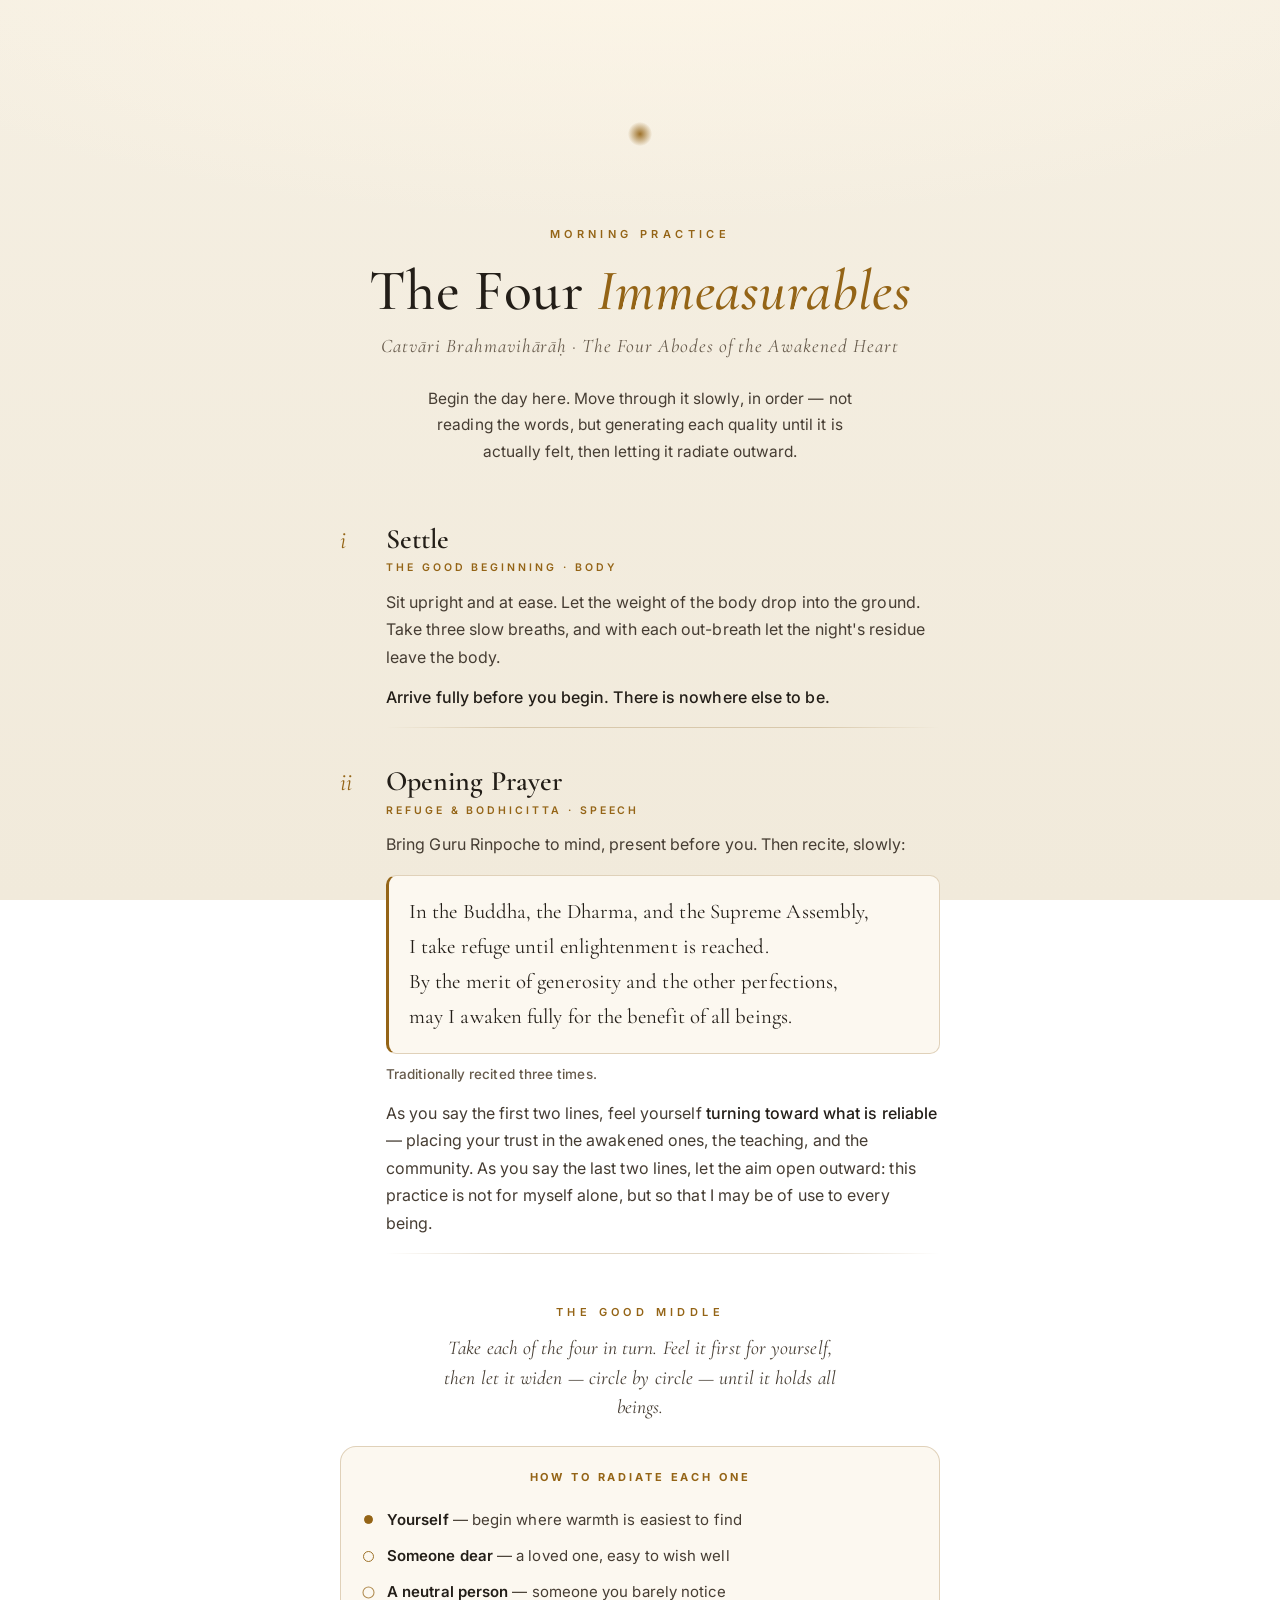
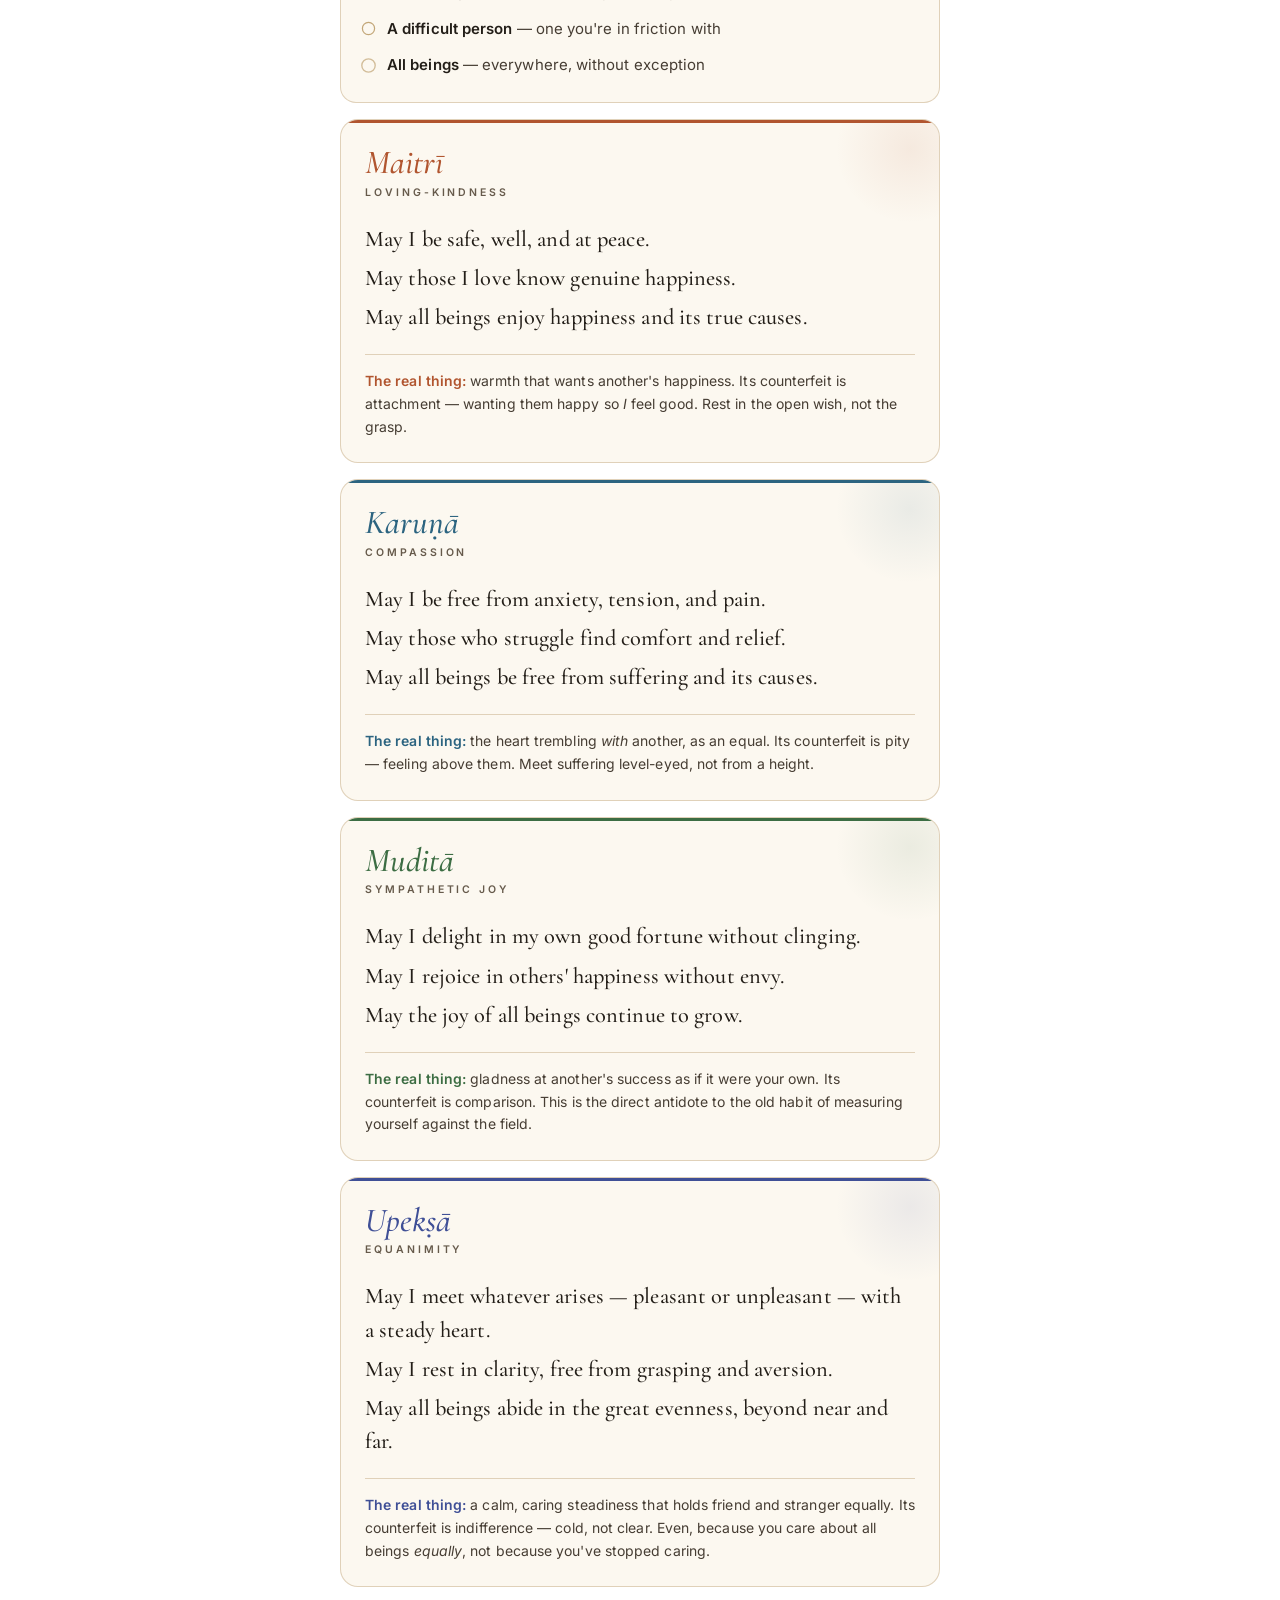
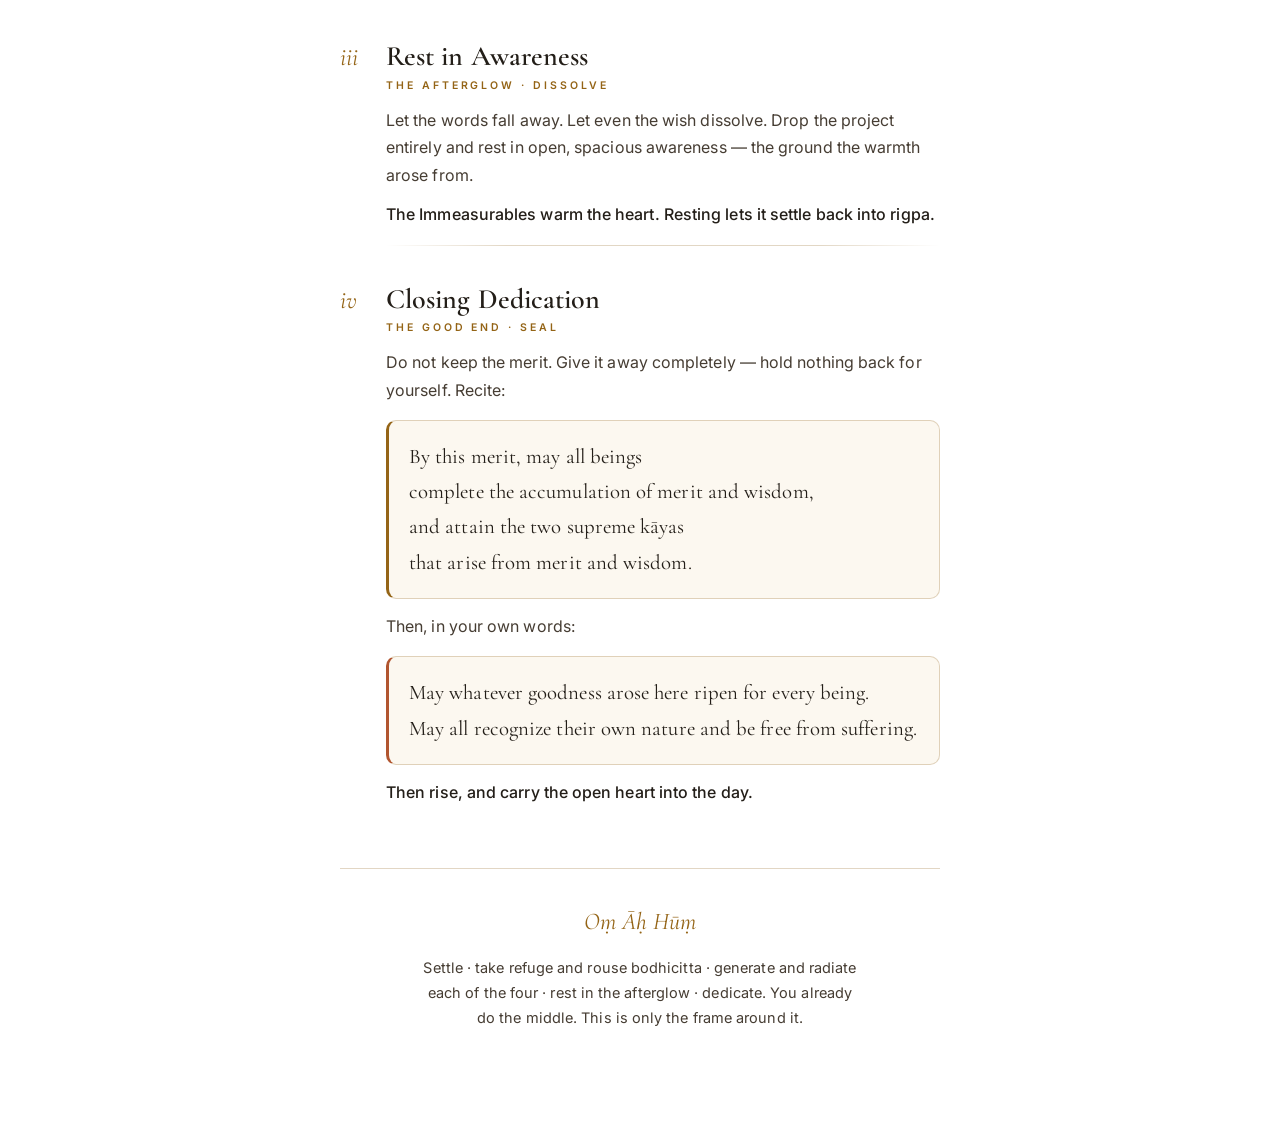
==== index.html @ 38111e1d "Four Immeasurables morning practice site Co-Authored-By: Claude Fable 5 <noreply@anthropic.com>" ====
<!DOCTYPE html>
<html lang="en">
<head>
<meta charset="UTF-8">
<meta name="viewport" content="width=device-width, initial-scale=1.0">
<title>The Four Immeasurables — Morning Practice</title>
<meta name="apple-mobile-web-app-capable" content="yes">
<meta name="mobile-web-app-capable" content="yes">
<meta name="apple-mobile-web-app-status-bar-style" content="default">
<meta name="apple-mobile-web-app-title" content="Immeasurables">
<meta name="application-name" content="Immeasurables">
<meta name="theme-color" content="#f5efe2">
<link rel="manifest" href="manifest.json">
<link rel="apple-touch-icon" href="icon-180.png">
<link rel="icon" type="image/png" sizes="192x192" href="icon-192.png">
<link rel="icon" type="image/png" sizes="512x512" href="icon-512.png">
<link rel="preconnect" href="https://fonts.googleapis.com">
<link rel="preconnect" href="https://fonts.gstatic.com" crossorigin>
<link href="https://fonts.googleapis.com/css2?family=Cormorant+Garamond:ital,wght@0,400;0,500;0,600;1,400;1,500&family=Inter:wght@400;500;600;700&display=swap" rel="stylesheet">
<style>
  :root{
    --bg:#f5efe2;
    --bg-2:#efe7d7;
    --panel:#fcf8f0;
    --panel-2:#f1e9da;
    --ink:#231e18;
    --ink-soft:#463d33;
    --ink-mute:#665a4b;
    --line:rgba(150,110,45,0.28);
    --gold:#946416;
    --maitri:#b1552f;
    --karuna:#2c6480;
    --mudita:#3c6d43;
    --upeksha:#3f4f96;
  }
  *{box-sizing:border-box;margin:0;padding:0}
  html{-webkit-text-size-adjust:100%}
  body{
    background:
      radial-gradient(120% 55% at 50% -8%, #fdf6e8 0%, rgba(253,246,232,0) 60%),
      linear-gradient(180deg, #f5efe2 0%, #f1eadb 100%);
    background-attachment:fixed;
    color:var(--ink);
    font-family:'Inter',system-ui,sans-serif;
    font-weight:400;
    line-height:1.62;
    letter-spacing:0.005em;
    padding:0 20px 90px;
    -webkit-font-smoothing:antialiased;
  }
  .wrap{max-width:600px;margin:0 auto}

  header{padding:70px 0 26px;text-align:center;position:relative}
  .ripple{width:128px;height:128px;margin:0 auto 28px;position:relative}
  .ripple span{position:absolute;inset:0;margin:auto;border:1.5px solid var(--gold);border-radius:50%;opacity:0;animation:pulse 7s ease-out infinite}
  .ripple span:nth-child(1){width:24px;height:24px;animation-delay:0s;background:radial-gradient(circle,var(--gold) 0%,rgba(148,100,22,0) 72%);border:none;opacity:.9}
  .ripple span:nth-child(2){width:58px;height:58px;animation-delay:1.4s}
  .ripple span:nth-child(3){width:92px;height:92px;animation-delay:2.8s}
  .ripple span:nth-child(4){width:128px;height:128px;animation-delay:4.2s}
  @keyframes pulse{0%{opacity:0;transform:scale(.6)}18%{opacity:.5}100%{opacity:0;transform:scale(1.05)}}

  .eyebrow{font-weight:600;font-size:11px;letter-spacing:0.4em;text-transform:uppercase;color:var(--gold);margin-bottom:18px}
  h1{font-family:'Cormorant Garamond',serif;font-weight:500;font-size:clamp(2.7rem,10vw,3.6rem);line-height:1.02;letter-spacing:0.01em;color:var(--ink)}
  h1 em{font-style:italic;color:var(--gold);font-weight:500}
  .sanskrit-sub{font-family:'Cormorant Garamond',serif;font-style:italic;font-size:1.2rem;color:var(--ink-mute);margin-top:10px;letter-spacing:0.05em}
  .intro{max-width:440px;margin:24px auto 0;font-size:15.5px;color:var(--ink-soft);line-height:1.72}

  .step{position:relative;padding:32px 0 6px}
  .step-head{display:flex;align-items:baseline;gap:14px;margin-bottom:15px}
  .num{font-family:'Cormorant Garamond',serif;font-size:1.55rem;font-style:italic;color:var(--gold);min-width:32px;line-height:1}
  .step-title{font-family:'Cormorant Garamond',serif;font-weight:600;font-size:1.75rem;line-height:1.1;color:var(--ink)}
  .step-title small{display:block;font-family:'Inter',sans-serif;font-weight:600;font-size:10.5px;letter-spacing:0.28em;text-transform:uppercase;color:var(--gold);margin-top:8px}
  .step-body{padding-left:46px;font-size:16px;color:var(--ink-soft);line-height:1.72}
  .step-body p+p{margin-top:12px}
  .step-body .cue{color:var(--ink);font-weight:500}

  .verse{margin:16px 0 4px;padding:18px 20px;background:var(--panel);border:1px solid var(--line);border-left:3px solid var(--gold);border-radius:10px;font-family:'Cormorant Garamond',serif;font-size:1.3rem;line-height:1.5;color:var(--ink)}
  .verse span{display:block;padding:2px 0}
  .recite-note{margin-top:9px;font-size:13.5px;color:var(--ink-mute);font-weight:500}

  .divider{height:1px;background:linear-gradient(90deg,rgba(148,100,22,0) 0%,var(--line) 22%,var(--line) 78%,rgba(148,100,22,0) 100%);margin:16px 0 0 46px}

  .middle-label{text-align:center;margin:44px 0 4px}
  .middle-label .eyebrow{margin-bottom:12px}
  .middle-label p{font-family:'Cormorant Garamond',serif;font-style:italic;font-size:1.22rem;color:var(--ink-soft);max-width:420px;margin:0 auto;line-height:1.5}

  .radiate{background:var(--panel);border:1px solid var(--line);border-radius:16px;padding:22px 22px 20px;margin:24px 0 10px}
  .radiate h3{font-weight:700;font-size:11px;letter-spacing:0.26em;text-transform:uppercase;color:var(--gold);margin-bottom:16px;text-align:center}
  .rings{display:flex;flex-direction:column;gap:2px}
  .ring{display:flex;align-items:center;gap:13px;font-size:15px;color:var(--ink-soft);padding:5px 0}
  .ring .dot{flex:none;width:11px;height:11px;border-radius:50%;border:1.5px solid var(--gold)}
  .ring:nth-child(1) .dot{background:var(--gold);width:9px;height:9px;margin:0 1px}
  .ring:nth-child(2) .dot{opacity:.9}
  .ring:nth-child(3) .dot{opacity:.72;transform:scale(1.1)}
  .ring:nth-child(4) .dot{opacity:.55;transform:scale(1.22)}
  .ring:nth-child(5) .dot{opacity:.4;transform:scale(1.34)}
  .ring b{color:var(--ink);font-weight:600}

  .card{background:var(--panel);border:1px solid var(--line);border-radius:18px;padding:26px 24px 24px;margin:16px 0;position:relative;overflow:hidden}
  .card::before{content:"";position:absolute;top:0;left:0;right:0;height:3px;background:var(--accent)}
  .card-glow{position:absolute;top:-46px;right:-46px;width:150px;height:150px;border-radius:50%;background:radial-gradient(circle,var(--accent) 0%,transparent 70%);opacity:.09;pointer-events:none}
  .card .sk{font-family:'Cormorant Garamond',serif;font-style:italic;font-weight:500;font-size:2.1rem;line-height:1;color:var(--accent);margin-bottom:4px}
  .card .en{font-weight:600;font-size:10.5px;letter-spacing:0.28em;text-transform:uppercase;color:var(--ink-mute);margin-bottom:18px}
  .aspiration{font-family:'Cormorant Garamond',serif;font-weight:500;font-size:1.4rem;line-height:1.48;color:var(--ink);letter-spacing:0.005em}
  .aspiration span{display:block;padding:3px 0}
  .essence{margin-top:18px;padding-top:15px;border-top:1px solid var(--line);font-size:14px;line-height:1.62;color:var(--ink-soft)}
  .essence b{color:var(--accent);font-weight:600}

  .closing{text-align:center;margin-top:56px;padding-top:34px;border-top:1px solid var(--line)}
  .closing .om{font-family:'Cormorant Garamond',serif;font-style:italic;font-size:1.5rem;color:var(--gold);margin-bottom:14px}
  .closing p{font-size:14.5px;color:var(--ink-soft);max-width:440px;margin:0 auto;line-height:1.72}

  @media (max-width:420px){.step-body,.divider{padding-left:0;margin-left:0}}
  @media (prefers-reduced-motion:reduce){.ripple span{animation:none;opacity:.4}.ripple span:nth-child(1){opacity:.9}}
</style>
</head>
<body>
<div class="wrap">

  <header>
    <div class="ripple" aria-hidden="true"><span></span><span></span><span></span><span></span></div>
    <div class="eyebrow">Morning Practice</div>
    <h1>The Four <em>Immeasurables</em></h1>
    <div class="sanskrit-sub">Catvāri Brahmavihārāḥ · The Four Abodes of the Awakened Heart</div>
    <p class="intro">Begin the day here. Move through it slowly, in order — not reading the words, but generating each quality until it is actually felt, then letting it radiate outward.</p>
  </header>

  <section class="step">
    <div class="step-head"><div class="num">i</div><div class="step-title">Settle<small>The Good Beginning · Body</small></div></div>
    <div class="step-body">
      <p>Sit upright and at ease. Let the weight of the body drop into the ground. Take three slow breaths, and with each out-breath let the night's residue leave the body.</p>
      <p class="cue">Arrive fully before you begin. There is nowhere else to be.</p>
    </div>
    <div class="divider"></div>
  </section>

  <section class="step">
    <div class="step-head"><div class="num">ii</div><div class="step-title">Opening Prayer<small>Refuge &amp; Bodhicitta · Speech</small></div></div>
    <div class="step-body">
      <p>Bring Guru Rinpoche to mind, present before you. Then recite, slowly:</p>
      <div class="verse">
        <span>In the Buddha, the Dharma, and the Supreme Assembly,</span>
        <span>I take refuge until enlightenment is reached.</span>
        <span>By the merit of generosity and the other perfections,</span>
        <span>may I awaken fully for the benefit of all beings.</span>
      </div>
      <p class="recite-note">Traditionally recited three times.</p>
      <p style="margin-top:14px">As you say the first two lines, feel yourself <span class="cue">turning toward what is reliable</span> — placing your trust in the awakened ones, the teaching, and the community. As you say the last two lines, let the aim open outward: this practice is not for myself alone, but so that I may be of use to every being.</p>
    </div>
    <div class="divider"></div>
  </section>

  <div class="middle-label">
    <div class="eyebrow">The Good Middle</div>
    <p>Take each of the four in turn. Feel it first for yourself, then let it widen — circle by circle — until it holds all beings.</p>
  </div>

  <div class="radiate">
    <h3>How to Radiate Each One</h3>
    <div class="rings">
      <div class="ring"><span class="dot"></span><span><b>Yourself</b> — begin where warmth is easiest to find</span></div>
      <div class="ring"><span class="dot"></span><span><b>Someone dear</b> — a loved one, easy to wish well</span></div>
      <div class="ring"><span class="dot"></span><span><b>A neutral person</b> — someone you barely notice</span></div>
      <div class="ring"><span class="dot"></span><span><b>A difficult person</b> — one you're in friction with</span></div>
      <div class="ring"><span class="dot"></span><span><b>All beings</b> — everywhere, without exception</span></div>
    </div>
  </div>

  <div class="card" style="--accent:var(--maitri)">
    <div class="card-glow"></div>
    <div class="sk">Maitrī</div><div class="en">Loving-Kindness</div>
    <div class="aspiration">
      <span>May I be safe, well, and at peace.</span>
      <span>May those I love know genuine happiness.</span>
      <span>May all beings enjoy happiness and its true causes.</span>
    </div>
    <div class="essence"><b>The real thing:</b> warmth that wants another's happiness. Its counterfeit is attachment — wanting them happy so <i>I</i> feel good. Rest in the open wish, not the grasp.</div>
  </div>

  <div class="card" style="--accent:var(--karuna)">
    <div class="card-glow"></div>
    <div class="sk">Karuṇā</div><div class="en">Compassion</div>
    <div class="aspiration">
      <span>May I be free from anxiety, tension, and pain.</span>
      <span>May those who struggle find comfort and relief.</span>
      <span>May all beings be free from suffering and its causes.</span>
    </div>
    <div class="essence"><b>The real thing:</b> the heart trembling <i>with</i> another, as an equal. Its counterfeit is pity — feeling above them. Meet suffering level-eyed, not from a height.</div>
  </div>

  <div class="card" style="--accent:var(--mudita)">
    <div class="card-glow"></div>
    <div class="sk">Muditā</div><div class="en">Sympathetic Joy</div>
    <div class="aspiration">
      <span>May I delight in my own good fortune without clinging.</span>
      <span>May I rejoice in others' happiness without envy.</span>
      <span>May the joy of all beings continue to grow.</span>
    </div>
    <div class="essence"><b>The real thing:</b> gladness at another's success as if it were your own. Its counterfeit is comparison. This is the direct antidote to the old habit of measuring yourself against the field.</div>
  </div>

  <div class="card" style="--accent:var(--upeksha)">
    <div class="card-glow"></div>
    <div class="sk">Upekṣā</div><div class="en">Equanimity</div>
    <div class="aspiration">
      <span>May I meet whatever arises — pleasant or unpleasant — with a steady heart.</span>
      <span>May I rest in clarity, free from grasping and aversion.</span>
      <span>May all beings abide in the great evenness, beyond near and far.</span>
    </div>
    <div class="essence"><b>The real thing:</b> a calm, caring steadiness that holds friend and stranger equally. Its counterfeit is indifference — cold, not clear. Even, because you care about all beings <i>equally</i>, not because you've stopped caring.</div>
  </div>

  <section class="step" style="margin-top:22px">
    <div class="step-head"><div class="num">iii</div><div class="step-title">Rest in Awareness<small>The Afterglow · Dissolve</small></div></div>
    <div class="step-body">
      <p>Let the words fall away. Let even the wish dissolve. Drop the project entirely and rest in open, spacious awareness — the ground the warmth arose from.</p>
      <p class="cue">The Immeasurables warm the heart. Resting lets it settle back into rigpa.</p>
    </div>
    <div class="divider"></div>
  </section>

  <section class="step">
    <div class="step-head"><div class="num">iv</div><div class="step-title">Closing Dedication<small>The Good End · Seal</small></div></div>
    <div class="step-body">
      <p>Do not keep the merit. Give it away completely — hold nothing back for yourself. Recite:</p>
      <div class="verse">
        <span>By this merit, may all beings</span>
        <span>complete the accumulation of merit and wisdom,</span>
        <span>and attain the two supreme kāyas</span>
        <span>that arise from merit and wisdom.</span>
      </div>
      <p style="margin-top:14px">Then, in your own words:</p>
      <div class="verse" style="border-left-color:var(--maitri)">
        <span>May whatever goodness arose here ripen for every being.</span>
        <span>May all recognize their own nature and be free from suffering.</span>
      </div>
      <p style="margin-top:14px" class="cue">Then rise, and carry the open heart into the day.</p>
    </div>
  </section>

  <div class="closing">
    <div class="om">Oṃ Āḥ Hūṃ</div>
    <p>Settle · take refuge and rouse bodhicitta · generate and radiate each of the four · rest in the afterglow · dedicate. You already do the middle. This is only the frame around it.</p>
  </div>

</div>
</body>
</html>
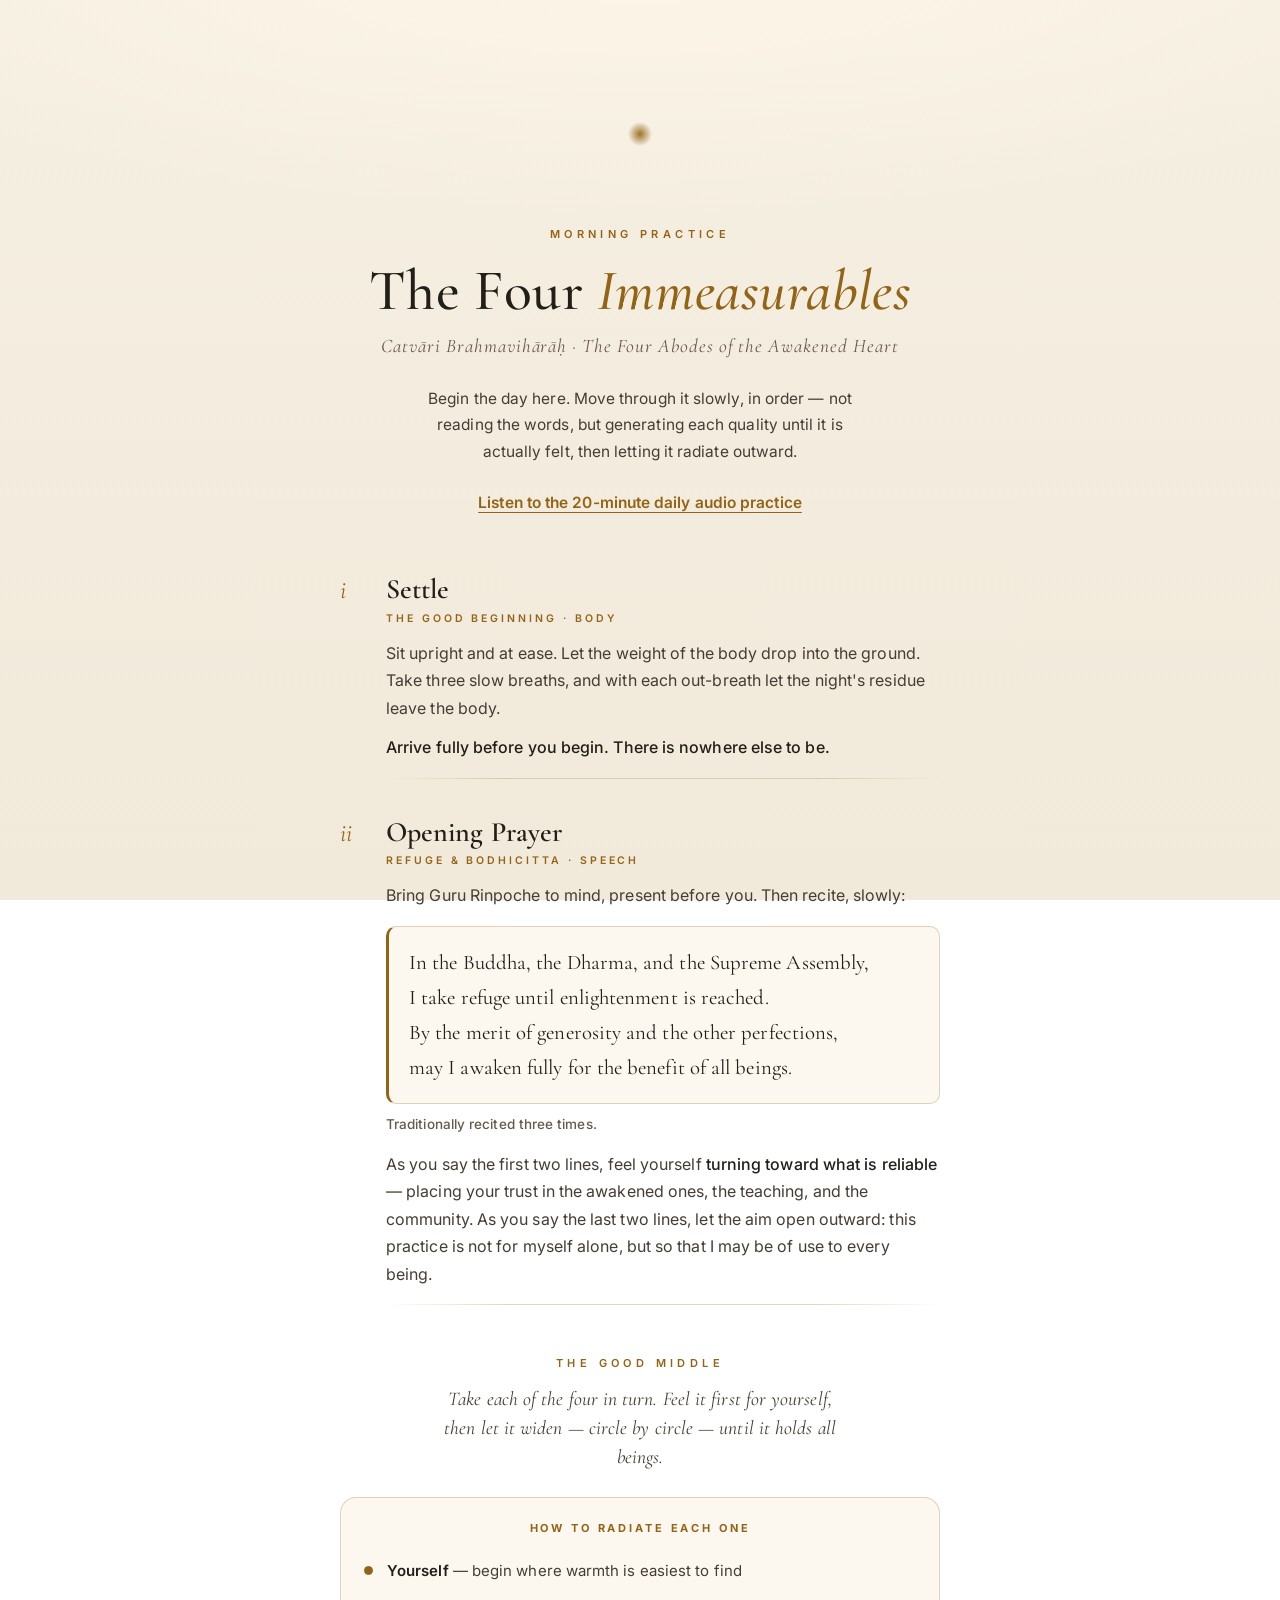
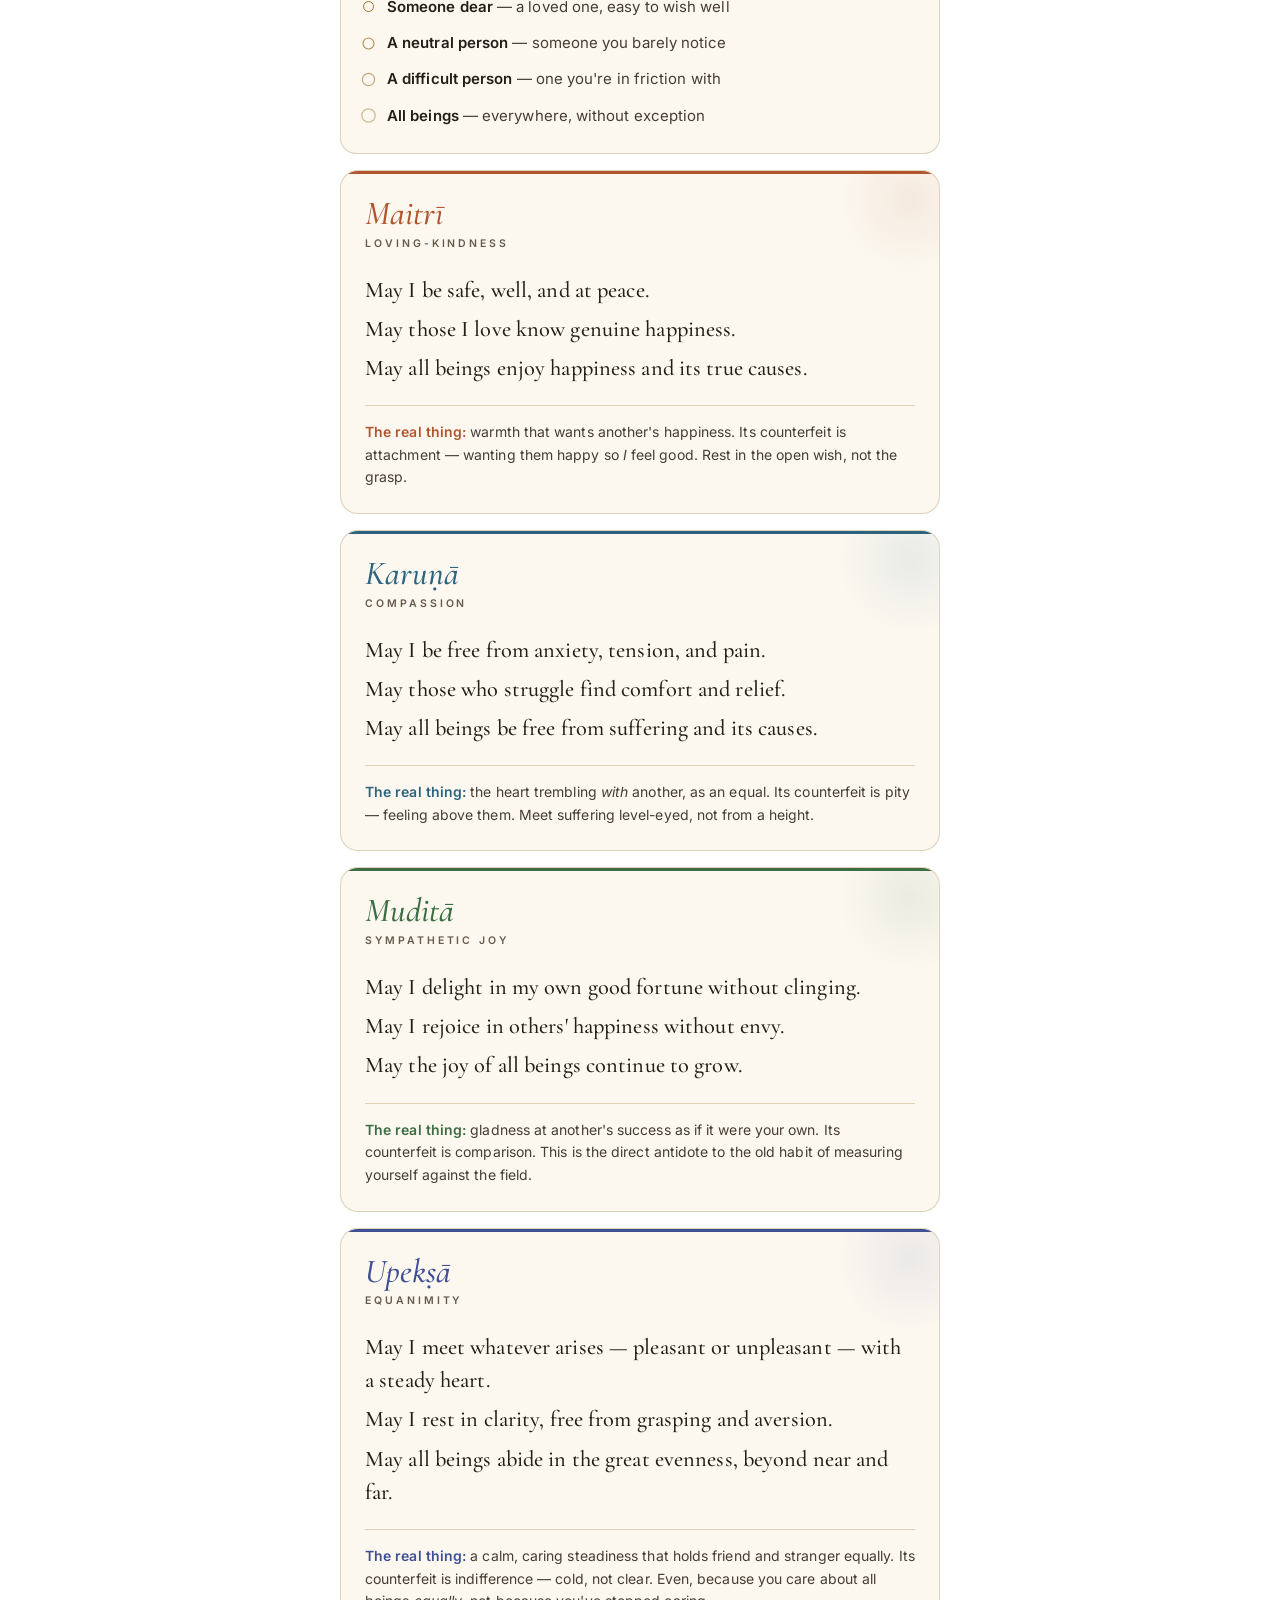
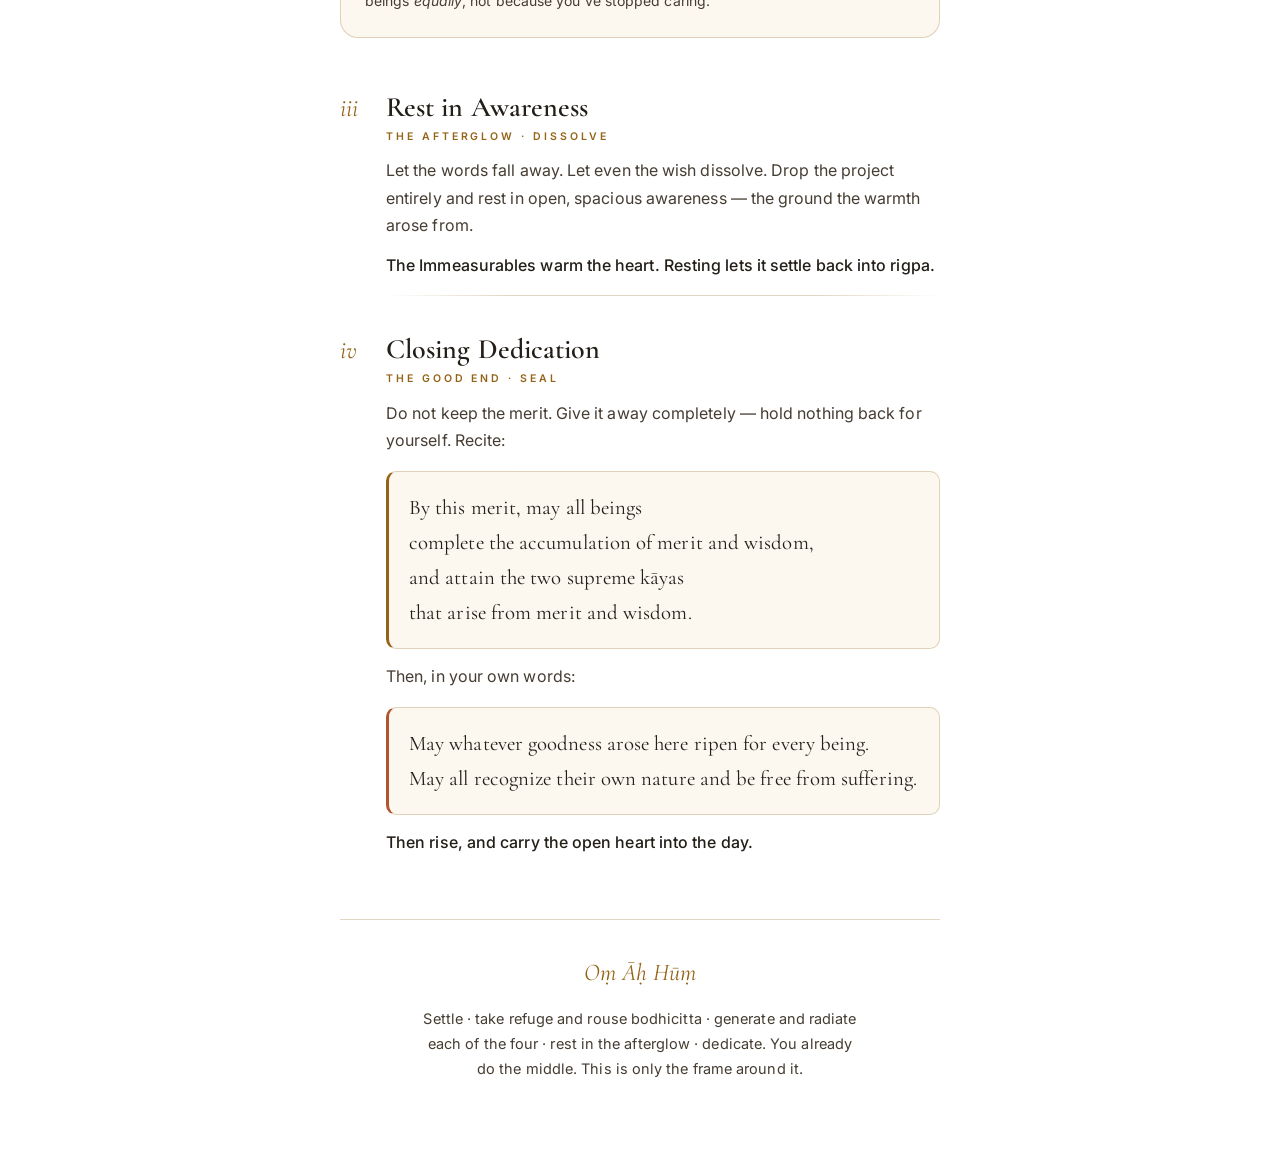
==== commit 9a00029e: "Publish daily Four Immeasurables audio practice" ====
--- a/index.html
+++ b/index.html
@@ -123,6 +123,7 @@
     <h1>The Four <em>Immeasurables</em></h1>
     <div class="sanskrit-sub">Catvāri Brahmavihārāḥ · The Four Abodes of the Awakened Heart</div>
     <p class="intro">Begin the day here. Move through it slowly, in order — not reading the words, but generating each quality until it is actually felt, then letting it radiate outward.</p>
+    <p class="intro"><a href="daily-practice/" style="color:var(--gold);font-weight:600;text-underline-offset:4px">Listen to the 20-minute daily audio practice</a></p>
   </header>
 
   <section class="step">
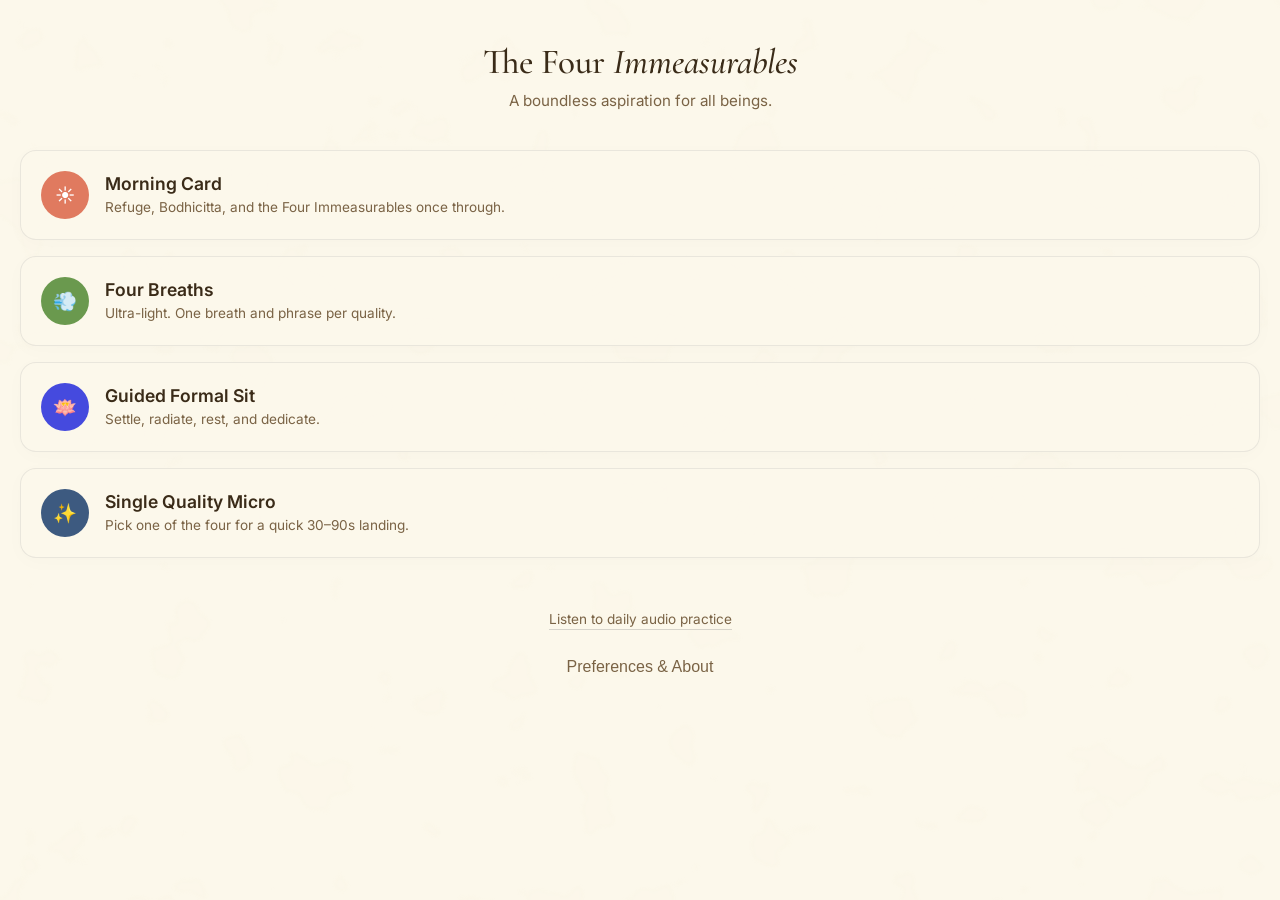
==== commit d3dab57f: "feat: interactive Four Immeasurables daily PWA Rebuild the root site into a gesture-friendly one-scr" ====
--- a/index.html
+++ b/index.html
@@ -1,249 +1,141 @@
 <!DOCTYPE html>
 <html lang="en">
 <head>
-<meta charset="UTF-8">
-<meta name="viewport" content="width=device-width, initial-scale=1.0">
-<title>The Four Immeasurables — Morning Practice</title>
-<meta name="apple-mobile-web-app-capable" content="yes">
-<meta name="mobile-web-app-capable" content="yes">
-<meta name="apple-mobile-web-app-status-bar-style" content="default">
-<meta name="apple-mobile-web-app-title" content="Immeasurables">
-<meta name="application-name" content="Immeasurables">
-<meta name="theme-color" content="#f5efe2">
-<link rel="manifest" href="manifest.json">
-<link rel="apple-touch-icon" href="icon-180.png">
-<link rel="icon" type="image/png" sizes="192x192" href="icon-192.png">
-<link rel="icon" type="image/png" sizes="512x512" href="icon-512.png">
-<link rel="preconnect" href="https://fonts.googleapis.com">
-<link rel="preconnect" href="https://fonts.gstatic.com" crossorigin>
-<link href="https://fonts.googleapis.com/css2?family=Cormorant+Garamond:ital,wght@0,400;0,500;0,600;1,400;1,500&family=Inter:wght@400;500;600;700&display=swap" rel="stylesheet">
-<style>
-  :root{
-    --bg:#f5efe2;
-    --bg-2:#efe7d7;
-    --panel:#fcf8f0;
-    --panel-2:#f1e9da;
-    --ink:#231e18;
-    --ink-soft:#463d33;
-    --ink-mute:#665a4b;
-    --line:rgba(150,110,45,0.28);
-    --gold:#946416;
-    --maitri:#b1552f;
-    --karuna:#2c6480;
-    --mudita:#3c6d43;
-    --upeksha:#3f4f96;
-  }
-  *{box-sizing:border-box;margin:0;padding:0}
-  html{-webkit-text-size-adjust:100%}
-  body{
-    background:
-      radial-gradient(120% 55% at 50% -8%, #fdf6e8 0%, rgba(253,246,232,0) 60%),
-      linear-gradient(180deg, #f5efe2 0%, #f1eadb 100%);
-    background-attachment:fixed;
-    color:var(--ink);
-    font-family:'Inter',system-ui,sans-serif;
-    font-weight:400;
-    line-height:1.62;
-    letter-spacing:0.005em;
-    padding:0 20px 90px;
-    -webkit-font-smoothing:antialiased;
-  }
-  .wrap{max-width:600px;margin:0 auto}
+  <meta charset="UTF-8">
+  <meta name="viewport" content="width=device-width, initial-scale=1.0, maximum-scale=1.0, user-scalable=no, viewport-fit=cover">
+  <title>Four Immeasurables Practice</title>
+  
+  <meta name="apple-mobile-web-app-capable" content="yes">
+  <meta name="mobile-web-app-capable" content="yes">
+  <meta name="apple-mobile-web-app-status-bar-style" content="black-translucent">
+  <meta name="apple-mobile-web-app-title" content="Immeasurables">
+  <meta name="application-name" content="Immeasurables">
+  <meta name="theme-color" content="#fcf8eb">
+  
+  <link rel="manifest" href="manifest.json">
+  <link rel="apple-touch-icon" href="icon-180.png">
+  <link rel="icon" type="image/png" sizes="192x192" href="icon-192.png">
+  <link rel="icon" type="image/png" sizes="512x512" href="icon-512.png">
+  
+  <link rel="preconnect" href="https://fonts.googleapis.com">
+  <link rel="preconnect" href="https://fonts.gstatic.com" crossorigin>
+  <link href="https://fonts.googleapis.com/css2?family=Cormorant+Garamond:ital,wght@0,400;0,500;0,600;1,400;1,500&family=Inter:wght@400;500;600;700&display=swap" rel="stylesheet">
+  
+  <link rel="stylesheet" href="css/app.css">
+</head>
+<body class="theme-midday">
+  <div class="bg-layer bg-dust"></div>
+  
+  <div id="app">
+    <!-- Home Screen -->
+    <div id="screen-home" class="screen active">
+      <header>
+        <h1>The Four <em>Immeasurables</em></h1>
+        <p>A boundless aspiration for all beings.</p>
+      </header>
+      
+      <div class="modes-grid">
+        <div class="mode-card" id="btn-morning">
+          <div class="mode-icon" style="background: var(--color-lk)">☀️</div>
+          <div class="mode-text">
+            <h2>Morning Card</h2>
+            <p>Refuge, Bodhicitta, and the Four Immeasurables once through.</p>
+          </div>
+        </div>
+        
+        <div class="mode-card" id="btn-breaths">
+          <div class="mode-icon" style="background: var(--color-joy)">💨</div>
+          <div class="mode-text">
+            <h2>Four Breaths</h2>
+            <p>Ultra-light. One breath and phrase per quality.</p>
+          </div>
+        </div>
+        
+        <div class="mode-card" id="btn-formal">
+          <div class="mode-icon" style="background: var(--color-equanimity)">🪷</div>
+          <div class="mode-text">
+            <h2>Guided Formal Sit</h2>
+            <p>Settle, radiate, rest, and dedicate.</p>
+          </div>
+        </div>
+        
+        <div class="mode-card" id="btn-micro">
+          <div class="mode-icon" style="background: var(--color-compassion)">✨</div>
+          <div class="mode-text">
+            <h2>Single Quality Micro</h2>
+            <p>Pick one of the four for a quick 30–90s landing.</p>
+          </div>
+        </div>
+      </div>
+      
+      <div class="footer-links">
+        <a href="daily-practice/" target="_self">Listen to daily audio practice</a>
+        <br><br>
+        <button id="btn-settings" class="settings-btn">Preferences & About</button>
+      </div>
+    </div>
+    
+    <!-- Micro Menu Screen -->
+    <div id="screen-micro-menu" class="screen">
+      <div class="nav-top">
+        <button class="btn-back">← Back</button>
+      </div>
+      <div class="practice-content" style="justify-content: flex-start; padding-top: 40px;">
+        <h2 style="font-family: var(--font-serif); font-size: 2rem; margin-bottom: 30px;">Select Quality</h2>
+        <div class="micro-menu">
+          <button class="micro-btn micro-lk" data-quality="lk">Loving-Kindness</button>
+          <button class="micro-btn micro-compassion" data-quality="compassion">Compassion</button>
+          <button class="micro-btn micro-joy" data-quality="joy">Empathetic Joy</button>
+          <button class="micro-btn micro-equanimity" data-quality="equanimity">Equanimity</button>
+        </div>
+      </div>
+    </div>
 
-  header{padding:70px 0 26px;text-align:center;position:relative}
-  .ripple{width:128px;height:128px;margin:0 auto 28px;position:relative}
-  .ripple span{position:absolute;inset:0;margin:auto;border:1.5px solid var(--gold);border-radius:50%;opacity:0;animation:pulse 7s ease-out infinite}
-  .ripple span:nth-child(1){width:24px;height:24px;animation-delay:0s;background:radial-gradient(circle,var(--gold) 0%,rgba(148,100,22,0) 72%);border:none;opacity:.9}
-  .ripple span:nth-child(2){width:58px;height:58px;animation-delay:1.4s}
-  .ripple span:nth-child(3){width:92px;height:92px;animation-delay:2.8s}
-  .ripple span:nth-child(4){width:128px;height:128px;animation-delay:4.2s}
-  @keyframes pulse{0%{opacity:0;transform:scale(.6)}18%{opacity:.5}100%{opacity:0;transform:scale(1.05)}}
-
-  .eyebrow{font-weight:600;font-size:11px;letter-spacing:0.4em;text-transform:uppercase;color:var(--gold);margin-bottom:18px}
-  h1{font-family:'Cormorant Garamond',serif;font-weight:500;font-size:clamp(2.7rem,10vw,3.6rem);line-height:1.02;letter-spacing:0.01em;color:var(--ink)}
-  h1 em{font-style:italic;color:var(--gold);font-weight:500}
-  .sanskrit-sub{font-family:'Cormorant Garamond',serif;font-style:italic;font-size:1.2rem;color:var(--ink-mute);margin-top:10px;letter-spacing:0.05em}
-  .intro{max-width:440px;margin:24px auto 0;font-size:15.5px;color:var(--ink-soft);line-height:1.72}
-
-  .step{position:relative;padding:32px 0 6px}
-  .step-head{display:flex;align-items:baseline;gap:14px;margin-bottom:15px}
-  .num{font-family:'Cormorant Garamond',serif;font-size:1.55rem;font-style:italic;color:var(--gold);min-width:32px;line-height:1}
-  .step-title{font-family:'Cormorant Garamond',serif;font-weight:600;font-size:1.75rem;line-height:1.1;color:var(--ink)}
-  .step-title small{display:block;font-family:'Inter',sans-serif;font-weight:600;font-size:10.5px;letter-spacing:0.28em;text-transform:uppercase;color:var(--gold);margin-top:8px}
-  .step-body{padding-left:46px;font-size:16px;color:var(--ink-soft);line-height:1.72}
-  .step-body p+p{margin-top:12px}
-  .step-body .cue{color:var(--ink);font-weight:500}
-
-  .verse{margin:16px 0 4px;padding:18px 20px;background:var(--panel);border:1px solid var(--line);border-left:3px solid var(--gold);border-radius:10px;font-family:'Cormorant Garamond',serif;font-size:1.3rem;line-height:1.5;color:var(--ink)}
-  .verse span{display:block;padding:2px 0}
-  .recite-note{margin-top:9px;font-size:13.5px;color:var(--ink-mute);font-weight:500}
-
-  .divider{height:1px;background:linear-gradient(90deg,rgba(148,100,22,0) 0%,var(--line) 22%,var(--line) 78%,rgba(148,100,22,0) 100%);margin:16px 0 0 46px}
-
-  .middle-label{text-align:center;margin:44px 0 4px}
-  .middle-label .eyebrow{margin-bottom:12px}
-  .middle-label p{font-family:'Cormorant Garamond',serif;font-style:italic;font-size:1.22rem;color:var(--ink-soft);max-width:420px;margin:0 auto;line-height:1.5}
-
-  .radiate{background:var(--panel);border:1px solid var(--line);border-radius:16px;padding:22px 22px 20px;margin:24px 0 10px}
-  .radiate h3{font-weight:700;font-size:11px;letter-spacing:0.26em;text-transform:uppercase;color:var(--gold);margin-bottom:16px;text-align:center}
-  .rings{display:flex;flex-direction:column;gap:2px}
-  .ring{display:flex;align-items:center;gap:13px;font-size:15px;color:var(--ink-soft);padding:5px 0}
-  .ring .dot{flex:none;width:11px;height:11px;border-radius:50%;border:1.5px solid var(--gold)}
-  .ring:nth-child(1) .dot{background:var(--gold);width:9px;height:9px;margin:0 1px}
-  .ring:nth-child(2) .dot{opacity:.9}
-  .ring:nth-child(3) .dot{opacity:.72;transform:scale(1.1)}
-  .ring:nth-child(4) .dot{opacity:.55;transform:scale(1.22)}
-  .ring:nth-child(5) .dot{opacity:.4;transform:scale(1.34)}
-  .ring b{color:var(--ink);font-weight:600}
-
-  .card{background:var(--panel);border:1px solid var(--line);border-radius:18px;padding:26px 24px 24px;margin:16px 0;position:relative;overflow:hidden}
-  .card::before{content:"";position:absolute;top:0;left:0;right:0;height:3px;background:var(--accent)}
-  .card-glow{position:absolute;top:-46px;right:-46px;width:150px;height:150px;border-radius:50%;background:radial-gradient(circle,var(--accent) 0%,transparent 70%);opacity:.09;pointer-events:none}
-  .card .sk{font-family:'Cormorant Garamond',serif;font-style:italic;font-weight:500;font-size:2.1rem;line-height:1;color:var(--accent);margin-bottom:4px}
-  .card .en{font-weight:600;font-size:10.5px;letter-spacing:0.28em;text-transform:uppercase;color:var(--ink-mute);margin-bottom:18px}
-  .aspiration{font-family:'Cormorant Garamond',serif;font-weight:500;font-size:1.4rem;line-height:1.48;color:var(--ink);letter-spacing:0.005em}
-  .aspiration span{display:block;padding:3px 0}
-  .essence{margin-top:18px;padding-top:15px;border-top:1px solid var(--line);font-size:14px;line-height:1.62;color:var(--ink-soft)}
-  .essence b{color:var(--accent);font-weight:600}
-
-  .closing{text-align:center;margin-top:56px;padding-top:34px;border-top:1px solid var(--line)}
-  .closing .om{font-family:'Cormorant Garamond',serif;font-style:italic;font-size:1.5rem;color:var(--gold);margin-bottom:14px}
-  .closing p{font-size:14.5px;color:var(--ink-soft);max-width:440px;margin:0 auto;line-height:1.72}
-
-  @media (max-width:420px){.step-body,.divider{padding-left:0;margin-left:0}}
-  @media (prefers-reduced-motion:reduce){.ripple span{animation:none;opacity:.4}.ripple span:nth-child(1){opacity:.9}}
-</style>
-</head>
-<body>
-<div class="wrap">
-
-  <header>
-    <div class="ripple" aria-hidden="true"><span></span><span></span><span></span><span></span></div>
-    <div class="eyebrow">Morning Practice</div>
-    <h1>The Four <em>Immeasurables</em></h1>
-    <div class="sanskrit-sub">Catvāri Brahmavihārāḥ · The Four Abodes of the Awakened Heart</div>
-    <p class="intro">Begin the day here. Move through it slowly, in order — not reading the words, but generating each quality until it is actually felt, then letting it radiate outward.</p>
-    <p class="intro"><a href="daily-practice/" style="color:var(--gold);font-weight:600;text-underline-offset:4px">Listen to the 20-minute daily audio practice</a></p>
-  </header>
-
-  <section class="step">
-    <div class="step-head"><div class="num">i</div><div class="step-title">Settle<small>The Good Beginning · Body</small></div></div>
-    <div class="step-body">
-      <p>Sit upright and at ease. Let the weight of the body drop into the ground. Take three slow breaths, and with each out-breath let the night's residue leave the body.</p>
-      <p class="cue">Arrive fully before you begin. There is nowhere else to be.</p>
-    </div>
-    <div class="divider"></div>
-  </section>
-
-  <section class="step">
-    <div class="step-head"><div class="num">ii</div><div class="step-title">Opening Prayer<small>Refuge &amp; Bodhicitta · Speech</small></div></div>
-    <div class="step-body">
-      <p>Bring Guru Rinpoche to mind, present before you. Then recite, slowly:</p>
-      <div class="verse">
-        <span>In the Buddha, the Dharma, and the Supreme Assembly,</span>
-        <span>I take refuge until enlightenment is reached.</span>
-        <span>By the merit of generosity and the other perfections,</span>
-        <span>may I awaken fully for the benefit of all beings.</span>
+    <!-- Practice Screen -->
+    <div id="screen-practice" class="screen">
+      <div class="nav-top">
+        <button class="btn-back">← Back</button>
+        <div class="progress-dots" id="progress-dots"></div>
+        <div style="width:50px"></div><!-- Spacer for centering -->
       </div>
-      <p class="recite-note">Traditionally recited three times.</p>
-      <p style="margin-top:14px">As you say the first two lines, feel yourself <span class="cue">turning toward what is reliable</span> — placing your trust in the awakened ones, the teaching, and the community. As you say the last two lines, let the aim open outward: this practice is not for myself alone, but so that I may be of use to every being.</p>
-    </div>
-    <div class="divider"></div>
-  </section>
-
-  <div class="middle-label">
-    <div class="eyebrow">The Good Middle</div>
-    <p>Take each of the four in turn. Feel it first for yourself, then let it widen — circle by circle — until it holds all beings.</p>
-  </div>
-
-  <div class="radiate">
-    <h3>How to Radiate Each One</h3>
-    <div class="rings">
-      <div class="ring"><span class="dot"></span><span><b>Yourself</b> — begin where warmth is easiest to find</span></div>
-      <div class="ring"><span class="dot"></span><span><b>Someone dear</b> — a loved one, easy to wish well</span></div>
-      <div class="ring"><span class="dot"></span><span><b>A neutral person</b> — someone you barely notice</span></div>
-      <div class="ring"><span class="dot"></span><span><b>A difficult person</b> — one you're in friction with</span></div>
-      <div class="ring"><span class="dot"></span><span><b>All beings</b> — everywhere, without exception</span></div>
+      
+      <div class="practice-content" id="practice-content">
+        <!-- Injected via JS -->
+      </div>
+      
+      <div class="tap-cue">Tap to continue</div>
     </div>
   </div>
 
-  <div class="card" style="--accent:var(--maitri)">
-    <div class="card-glow"></div>
-    <div class="sk">Maitrī</div><div class="en">Loving-Kindness</div>
-    <div class="aspiration">
-      <span>May I be safe, well, and at peace.</span>
-      <span>May those I love know genuine happiness.</span>
-      <span>May all beings enjoy happiness and its true causes.</span>
+  <!-- Settings Modal -->
+  <div class="modal-overlay" id="settings-modal">
+    <div class="modal-content">
+      <div class="modal-header">
+        <h2 style="font-family: var(--font-serif); font-size: 1.5rem;">Preferences</h2>
+        <button class="close-modal" id="btn-close-settings">&times;</button>
+      </div>
+      <div class="setting-row">
+        <span>Formal Sit Order</span>
+        <label style="display:flex; align-items:center; gap:8px;">
+          <input type="checkbox" id="order-toggle" checked style="accent-color: var(--accent);">
+          <span style="font-size:0.9rem; color:var(--text-secondary)">Equanimity First</span>
+        </label>
+      </div>
+      <div class="setting-row">
+        <span>Theme Override</span>
+        <select id="theme-select" style="padding:6px; border-radius:8px; background:var(--nav-bg); color:var(--text-primary); border:1px solid rgba(128,128,128,0.3)">
+          <option value="auto">Auto (Time of Day)</option>
+          <option value="morning">Morning (Gold/Saffron)</option>
+          <option value="midday">Midday (Bright/Cream)</option>
+          <option value="night">Night (Indigo)</option>
+        </select>
+      </div>
+      <div style="margin-top:20px; font-size:0.85rem; color:var(--text-secondary); line-height:1.5;">
+        <p><strong>About this practice:</strong> The Four Immeasurables (*tshad med bzhi*) are four qualities of heart trained as a wish for all sentient beings. This is a general map for daily practice, grounded in the Vajra Ocean / MSB daily liturgy.</p>
+      </div>
     </div>
-    <div class="essence"><b>The real thing:</b> warmth that wants another's happiness. Its counterfeit is attachment — wanting them happy so <i>I</i> feel good. Rest in the open wish, not the grasp.</div>
   </div>
 
-  <div class="card" style="--accent:var(--karuna)">
-    <div class="card-glow"></div>
-    <div class="sk">Karuṇā</div><div class="en">Compassion</div>
-    <div class="aspiration">
-      <span>May I be free from anxiety, tension, and pain.</span>
-      <span>May those who struggle find comfort and relief.</span>
-      <span>May all beings be free from suffering and its causes.</span>
-    </div>
-    <div class="essence"><b>The real thing:</b> the heart trembling <i>with</i> another, as an equal. Its counterfeit is pity — feeling above them. Meet suffering level-eyed, not from a height.</div>
-  </div>
-
-  <div class="card" style="--accent:var(--mudita)">
-    <div class="card-glow"></div>
-    <div class="sk">Muditā</div><div class="en">Sympathetic Joy</div>
-    <div class="aspiration">
-      <span>May I delight in my own good fortune without clinging.</span>
-      <span>May I rejoice in others' happiness without envy.</span>
-      <span>May the joy of all beings continue to grow.</span>
-    </div>
-    <div class="essence"><b>The real thing:</b> gladness at another's success as if it were your own. Its counterfeit is comparison. This is the direct antidote to the old habit of measuring yourself against the field.</div>
-  </div>
-
-  <div class="card" style="--accent:var(--upeksha)">
-    <div class="card-glow"></div>
-    <div class="sk">Upekṣā</div><div class="en">Equanimity</div>
-    <div class="aspiration">
-      <span>May I meet whatever arises — pleasant or unpleasant — with a steady heart.</span>
-      <span>May I rest in clarity, free from grasping and aversion.</span>
-      <span>May all beings abide in the great evenness, beyond near and far.</span>
-    </div>
-    <div class="essence"><b>The real thing:</b> a calm, caring steadiness that holds friend and stranger equally. Its counterfeit is indifference — cold, not clear. Even, because you care about all beings <i>equally</i>, not because you've stopped caring.</div>
-  </div>
-
-  <section class="step" style="margin-top:22px">
-    <div class="step-head"><div class="num">iii</div><div class="step-title">Rest in Awareness<small>The Afterglow · Dissolve</small></div></div>
-    <div class="step-body">
-      <p>Let the words fall away. Let even the wish dissolve. Drop the project entirely and rest in open, spacious awareness — the ground the warmth arose from.</p>
-      <p class="cue">The Immeasurables warm the heart. Resting lets it settle back into rigpa.</p>
-    </div>
-    <div class="divider"></div>
-  </section>
-
-  <section class="step">
-    <div class="step-head"><div class="num">iv</div><div class="step-title">Closing Dedication<small>The Good End · Seal</small></div></div>
-    <div class="step-body">
-      <p>Do not keep the merit. Give it away completely — hold nothing back for yourself. Recite:</p>
-      <div class="verse">
-        <span>By this merit, may all beings</span>
-        <span>complete the accumulation of merit and wisdom,</span>
-        <span>and attain the two supreme kāyas</span>
-        <span>that arise from merit and wisdom.</span>
-      </div>
-      <p style="margin-top:14px">Then, in your own words:</p>
-      <div class="verse" style="border-left-color:var(--maitri)">
-        <span>May whatever goodness arose here ripen for every being.</span>
-        <span>May all recognize their own nature and be free from suffering.</span>
-      </div>
-      <p style="margin-top:14px" class="cue">Then rise, and carry the open heart into the day.</p>
-    </div>
-  </section>
-
-  <div class="closing">
-    <div class="om">Oṃ Āḥ Hūṃ</div>
-    <p>Settle · take refuge and rouse bodhicitta · generate and radiate each of the four · rest in the afterglow · dedicate. You already do the middle. This is only the frame around it.</p>
-  </div>
-
-</div>
+  <script src="js/app.js"></script>
 </body>
 </html>
--- a/css/app.css
+++ b/css/app.css
@@ -0,0 +1,401 @@
+:root {
+  --font-serif: 'Cormorant Garamond', serif;
+  --font-sans: 'Inter', system-ui, sans-serif;
+  --safe-top: env(safe-area-inset-top, 0px);
+  --safe-bottom: env(safe-area-inset-bottom, 0px);
+  
+  --trans: 350ms cubic-bezier(0.25, 0.1, 0.25, 1);
+}
+
+/* Default Time-of-Day Themes */
+/* Morning (~5–11): warm gold / saffron */
+.theme-morning {
+  --bg-color: #fcf8eb;
+  --text-primary: #3a2b18;
+  --text-secondary: #7a6345;
+  --accent: #d4953a;
+  --nav-bg: rgba(252, 248, 235, 0.9);
+}
+
+/* Midday (~11–17): clearer bright cream/white with gold accents */
+.theme-midday {
+  --bg-color: #ffffff;
+  --text-primary: #1f1f1f;
+  --text-secondary: #666666;
+  --accent: #bd9042;
+  --nav-bg: rgba(255, 255, 255, 0.9);
+}
+
+/* Night (~17–5): deeper indigo with saffron accents */
+.theme-night {
+  --bg-color: #121526;
+  --text-primary: #f0f0f5;
+  --text-secondary: #9ea4c7;
+  --accent: #e5a443;
+  --nav-bg: rgba(18, 21, 38, 0.9);
+}
+
+/* Base Qualities Colors */
+:root {
+  --color-lk: #e07a5f; /* warm saffron / coral */
+  --color-compassion: #3d5a80; /* deep teal / blue */
+  --color-joy: #6a994e; /* fresh green / jade */
+  --color-equanimity: #454ade; /* soft indigo / lapis */
+}
+
+.theme-night {
+  --color-compassion: #6ba4d6;
+  --color-joy: #9bc782;
+  --color-equanimity: #8a8ef5;
+}
+
+* {
+  box-sizing: border-box;
+  margin: 0;
+  padding: 0;
+}
+
+html, body {
+  width: 100%;
+  height: 100%;
+  overflow: hidden; /* SPA no scrolling by default, inner screens handle it */
+  overscroll-behavior: none;
+  font-family: var(--font-sans);
+  background-color: var(--bg-color);
+  color: var(--text-primary);
+  transition: background-color var(--trans), color var(--trans);
+  -webkit-font-smoothing: antialiased;
+  -webkit-tap-highlight-color: transparent;
+}
+
+@media (prefers-reduced-motion: reduce) {
+  * {
+    animation-duration: 0.01ms !important;
+    animation-iteration-count: 1 !important;
+    transition-duration: 0.01ms !important;
+    scroll-behavior: auto !important;
+  }
+}
+
+#app {
+  width: 100%;
+  height: 100%;
+  position: relative;
+  overflow: hidden;
+  display: flex;
+  flex-direction: column;
+}
+
+.bg-layer {
+  position: absolute;
+  top: 0; left: 0; right: 0; bottom: 0;
+  z-index: 0;
+  pointer-events: none;
+  opacity: 0.15;
+  background-size: cover;
+  background-position: center;
+  transition: opacity 1s ease, background-image 1s ease;
+}
+
+.bg-dust {
+  background-image: url('../assets/blender/gold-dust.png');
+  opacity: 0.05;
+}
+
+.screen {
+  position: absolute;
+  top: 0; left: 0; right: 0; bottom: 0;
+  z-index: 10;
+  display: flex;
+  flex-direction: column;
+  padding: calc(20px + var(--safe-top)) 20px calc(20px + var(--safe-bottom));
+  opacity: 0;
+  pointer-events: none;
+  transition: opacity var(--trans), transform var(--trans);
+  transform: translateY(10px);
+  overflow-y: auto;
+}
+
+.screen.active {
+  opacity: 1;
+  pointer-events: auto;
+  transform: translateY(0);
+}
+
+.screen.exiting-up {
+  opacity: 0;
+  transform: translateY(-20px);
+}
+
+.screen.exiting-down {
+  opacity: 0;
+  transform: translateY(20px);
+}
+
+/* Home Screen */
+header {
+  text-align: center;
+  margin-bottom: 40px;
+  margin-top: 20px;
+}
+header h1 {
+  font-family: var(--font-serif);
+  font-weight: 500;
+  font-size: 2.2rem;
+  color: var(--text-primary);
+}
+header p {
+  color: var(--text-secondary);
+  font-size: 0.95rem;
+  margin-top: 8px;
+}
+
+.modes-grid {
+  display: flex;
+  flex-direction: column;
+  gap: 16px;
+  margin-bottom: 30px;
+}
+
+.mode-card {
+  background: var(--nav-bg);
+  border: 1px solid rgba(128,128,128,0.15);
+  border-radius: 16px;
+  padding: 20px;
+  text-align: left;
+  cursor: pointer;
+  display: flex;
+  align-items: center;
+  gap: 16px;
+  box-shadow: 0 4px 20px rgba(0,0,0,0.02);
+  transition: transform 0.2s ease, background 0.2s ease;
+}
+.mode-card:active {
+  transform: scale(0.98);
+}
+.mode-icon {
+  width: 48px;
+  height: 48px;
+  border-radius: 50%;
+  display: flex;
+  align-items: center;
+  justify-content: center;
+  background: var(--accent);
+  color: #fff;
+  font-size: 1.2rem;
+  flex-shrink: 0;
+}
+.mode-text h2 {
+  font-family: var(--font-sans);
+  font-size: 1.1rem;
+  font-weight: 600;
+  margin-bottom: 4px;
+}
+.mode-text p {
+  font-size: 0.85rem;
+  color: var(--text-secondary);
+  line-height: 1.4;
+}
+
+/* Practice Screens */
+.nav-top {
+  display: flex;
+  justify-content: space-between;
+  align-items: center;
+  margin-bottom: auto;
+  z-index: 20;
+}
+.btn-back {
+  background: none;
+  border: none;
+  color: var(--text-secondary);
+  font-size: 0.9rem;
+  font-weight: 500;
+  padding: 10px;
+  cursor: pointer;
+}
+.progress-dots {
+  display: flex;
+  gap: 6px;
+}
+.dot {
+  width: 6px;
+  height: 6px;
+  border-radius: 50%;
+  background: var(--text-secondary);
+  opacity: 0.3;
+  transition: opacity 0.3s;
+}
+.dot.active {
+  opacity: 1;
+  background: var(--accent);
+}
+
+.practice-content {
+  flex-grow: 1;
+  display: flex;
+  flex-direction: column;
+  justify-content: center;
+  align-items: center;
+  text-align: center;
+  cursor: pointer;
+}
+
+.tibetan-name {
+  font-family: var(--font-serif);
+  font-style: italic;
+  font-size: 1.5rem;
+  color: var(--accent);
+  margin-bottom: 8px;
+}
+.english-label {
+  font-size: 0.85rem;
+  text-transform: uppercase;
+  letter-spacing: 0.2em;
+  color: var(--text-secondary);
+  margin-bottom: 40px;
+  font-weight: 600;
+}
+.verse-text {
+  font-family: var(--font-serif);
+  font-size: 2rem;
+  line-height: 1.4;
+  color: var(--text-primary);
+  max-width: 90%;
+  margin: 0 auto;
+}
+
+.tap-cue {
+  margin-top: auto;
+  font-size: 0.8rem;
+  color: var(--text-secondary);
+  opacity: 0.6;
+  text-transform: uppercase;
+  letter-spacing: 0.1em;
+  padding: 20px;
+}
+
+.pulse-ring {
+  width: 100px;
+  height: 100px;
+  border-radius: 50%;
+  border: 1px solid var(--accent);
+  position: absolute;
+  top: 50%; left: 50%;
+  transform: translate(-50%, -50%);
+  animation: pulse-breathe 8s infinite ease-in-out;
+  pointer-events: none;
+  opacity: 0;
+}
+
+@keyframes pulse-breathe {
+  0% { transform: translate(-50%, -50%) scale(0.8); opacity: 0; }
+  20% { opacity: 0.3; }
+  50% { transform: translate(-50%, -50%) scale(1.5); opacity: 0; }
+  100% { transform: translate(-50%, -50%) scale(0.8); opacity: 0; }
+}
+
+.settings-btn {
+  background: none;
+  border: none;
+  color: var(--text-secondary);
+  padding: 10px;
+  font-size: 1rem;
+  cursor: pointer;
+}
+
+.footer-links {
+  text-align: center;
+  margin-top: 20px;
+}
+.footer-links a {
+  color: var(--text-secondary);
+  text-decoration: none;
+  font-size: 0.85rem;
+  border-bottom: 1px solid rgba(128,128,128,0.3);
+  padding-bottom: 2px;
+}
+
+/* Toggles & Modals */
+.modal-overlay {
+  position: fixed;
+  top: 0; left: 0; right: 0; bottom: 0;
+  background: rgba(0,0,0,0.5);
+  backdrop-filter: blur(4px);
+  z-index: 100;
+  display: flex;
+  align-items: flex-end;
+  opacity: 0;
+  pointer-events: none;
+  transition: opacity 0.3s;
+}
+.modal-overlay.active {
+  opacity: 1;
+  pointer-events: auto;
+}
+.modal-content {
+  width: 100%;
+  background: var(--bg-color);
+  border-radius: 24px 24px 0 0;
+  padding: 24px calc(24px + env(safe-area-inset-right)) calc(24px + var(--safe-bottom)) calc(24px + env(safe-area-inset-left));
+  transform: translateY(100%);
+  transition: transform 0.3s cubic-bezier(0.25, 0.1, 0.25, 1);
+}
+.modal-overlay.active .modal-content {
+  transform: translateY(0);
+}
+.setting-row {
+  display: flex;
+  justify-content: space-between;
+  align-items: center;
+  padding: 16px 0;
+  border-bottom: 1px solid rgba(128,128,128,0.1);
+}
+.setting-row:last-child {
+  border-bottom: none;
+}
+.modal-header {
+  display: flex;
+  justify-content: space-between;
+  align-items: center;
+  margin-bottom: 16px;
+}
+.close-modal {
+  background: none;
+  border: none;
+  font-size: 1.5rem;
+  color: var(--text-primary);
+  cursor: pointer;
+}
+
+/* Single Quality Menu */
+.micro-menu {
+  display: flex;
+  flex-direction: column;
+  gap: 12px;
+  width: 100%;
+  max-width: 400px;
+  margin: 0 auto;
+}
+.micro-btn {
+  padding: 20px;
+  border-radius: 12px;
+  border: none;
+  font-family: var(--font-serif);
+  font-size: 1.3rem;
+  color: #fff;
+  cursor: pointer;
+  transition: opacity 0.2s;
+}
+.micro-btn:active {
+  opacity: 0.8;
+}
+.micro-lk { background: var(--color-lk); }
+.micro-compassion { background: var(--color-compassion); }
+.micro-joy { background: var(--color-joy); }
+.micro-equanimity { background: var(--color-equanimity); }
+
+/* Decorative Assets */
+.asset-lotus { background-image: url('../assets/blender/lotus-soft.png'); }
+.asset-orb { background-image: url('../assets/blender/orb-light.png'); }
+.asset-thread { background-image: url('../assets/blender/bloom-gold-thread.png'); }
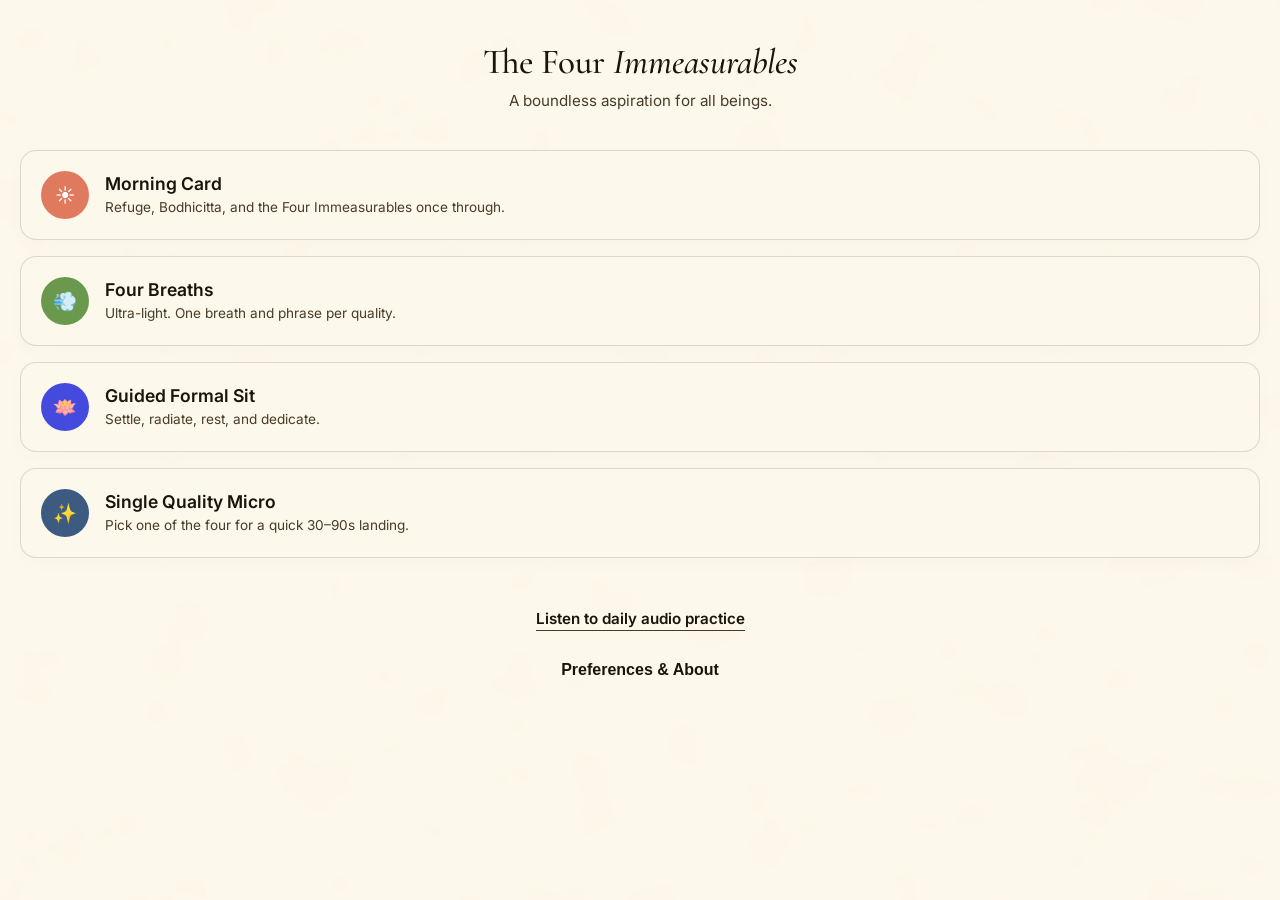
==== commit 928dbf12: "Fix practice advance and light-theme contrast. Bind home and practice before settings so a missing w" ====
--- a/index.html
+++ b/index.html
@@ -35,58 +35,58 @@
       </header>
       
       <div class="modes-grid">
-        <div class="mode-card" id="btn-morning">
-          <div class="mode-icon" style="background: var(--color-lk)">☀️</div>
-          <div class="mode-text">
-            <h2>Morning Card</h2>
-            <p>Refuge, Bodhicitta, and the Four Immeasurables once through.</p>
-          </div>
-        </div>
+        <button type="button" class="mode-card" id="btn-morning">
+          <span class="mode-icon" style="background: var(--color-lk)" aria-hidden="true">☀️</span>
+          <span class="mode-text">
+            <span class="mode-title">Morning Card</span>
+            <span class="mode-blurb">Refuge, Bodhicitta, and the Four Immeasurables once through.</span>
+          </span>
+        </button>
         
-        <div class="mode-card" id="btn-breaths">
-          <div class="mode-icon" style="background: var(--color-joy)">💨</div>
-          <div class="mode-text">
-            <h2>Four Breaths</h2>
-            <p>Ultra-light. One breath and phrase per quality.</p>
-          </div>
-        </div>
+        <button type="button" class="mode-card" id="btn-breaths">
+          <span class="mode-icon" style="background: var(--color-joy)" aria-hidden="true">💨</span>
+          <span class="mode-text">
+            <span class="mode-title">Four Breaths</span>
+            <span class="mode-blurb">Ultra-light. One breath and phrase per quality.</span>
+          </span>
+        </button>
         
-        <div class="mode-card" id="btn-formal">
-          <div class="mode-icon" style="background: var(--color-equanimity)">🪷</div>
-          <div class="mode-text">
-            <h2>Guided Formal Sit</h2>
-            <p>Settle, radiate, rest, and dedicate.</p>
-          </div>
-        </div>
+        <button type="button" class="mode-card" id="btn-formal">
+          <span class="mode-icon" style="background: var(--color-equanimity)" aria-hidden="true">🪷</span>
+          <span class="mode-text">
+            <span class="mode-title">Guided Formal Sit</span>
+            <span class="mode-blurb">Settle, radiate, rest, and dedicate.</span>
+          </span>
+        </button>
         
-        <div class="mode-card" id="btn-micro">
-          <div class="mode-icon" style="background: var(--color-compassion)">✨</div>
-          <div class="mode-text">
-            <h2>Single Quality Micro</h2>
-            <p>Pick one of the four for a quick 30–90s landing.</p>
-          </div>
-        </div>
+        <button type="button" class="mode-card" id="btn-micro">
+          <span class="mode-icon" style="background: var(--color-compassion)" aria-hidden="true">✨</span>
+          <span class="mode-text">
+            <span class="mode-title">Single Quality Micro</span>
+            <span class="mode-blurb">Pick one of the four for a quick 30–90s landing.</span>
+          </span>
+        </button>
       </div>
       
       <div class="footer-links">
         <a href="daily-practice/" target="_self">Listen to daily audio practice</a>
         <br><br>
-        <button id="btn-settings" class="settings-btn">Preferences & About</button>
+        <button type="button" id="btn-settings" class="settings-btn">Preferences & About</button>
       </div>
     </div>
     
     <!-- Micro Menu Screen -->
     <div id="screen-micro-menu" class="screen">
       <div class="nav-top">
-        <button class="btn-back">← Back</button>
+        <button type="button" class="btn-back">← Back</button>
       </div>
       <div class="practice-content" style="justify-content: flex-start; padding-top: 40px;">
         <h2 style="font-family: var(--font-serif); font-size: 2rem; margin-bottom: 30px;">Select Quality</h2>
         <div class="micro-menu">
-          <button class="micro-btn micro-lk" data-quality="lk">Loving-Kindness</button>
-          <button class="micro-btn micro-compassion" data-quality="compassion">Compassion</button>
-          <button class="micro-btn micro-joy" data-quality="joy">Empathetic Joy</button>
-          <button class="micro-btn micro-equanimity" data-quality="equanimity">Equanimity</button>
+          <button type="button" class="micro-btn micro-lk" data-quality="lk">Loving-Kindness</button>
+          <button type="button" class="micro-btn micro-compassion" data-quality="compassion">Compassion</button>
+          <button type="button" class="micro-btn micro-joy" data-quality="joy">Empathetic Joy</button>
+          <button type="button" class="micro-btn micro-equanimity" data-quality="equanimity">Equanimity</button>
         </div>
       </div>
     </div>
@@ -94,7 +94,7 @@
     <!-- Practice Screen -->
     <div id="screen-practice" class="screen">
       <div class="nav-top">
-        <button class="btn-back">← Back</button>
+        <button type="button" class="btn-back">← Back</button>
         <div class="progress-dots" id="progress-dots"></div>
         <div style="width:50px"></div><!-- Spacer for centering -->
       </div>
@@ -103,7 +103,9 @@
         <!-- Injected via JS -->
       </div>
       
-      <div class="tap-cue">Tap to continue</div>
+      <div class="practice-actions">
+        <button type="button" id="btn-continue" class="btn-continue">Continue</button>
+      </div>
     </div>
   </div>
 
@@ -112,7 +114,7 @@
     <div class="modal-content">
       <div class="modal-header">
         <h2 style="font-family: var(--font-serif); font-size: 1.5rem;">Preferences</h2>
-        <button class="close-modal" id="btn-close-settings">&times;</button>
+        <button type="button" class="close-modal" id="btn-close-settings">&times;</button>
       </div>
       <div class="setting-row">
         <span>Formal Sit Order</span>
--- a/css/app.css
+++ b/css/app.css
@@ -11,19 +11,19 @@
 /* Morning (~5–11): warm gold / saffron */
 .theme-morning {
   --bg-color: #fcf8eb;
-  --text-primary: #3a2b18;
-  --text-secondary: #7a6345;
-  --accent: #d4953a;
-  --nav-bg: rgba(252, 248, 235, 0.9);
+  --text-primary: #1a140c;
+  --text-secondary: #4a3b28;
+  --accent: #7a4e10;
+  --nav-bg: rgba(252, 248, 235, 0.94);
 }
 
 /* Midday (~11–17): clearer bright cream/white with gold accents */
 .theme-midday {
   --bg-color: #ffffff;
   --text-primary: #1f1f1f;
-  --text-secondary: #666666;
-  --accent: #bd9042;
-  --nav-bg: rgba(255, 255, 255, 0.9);
+  --text-secondary: #3d3d3d;
+  --accent: #6f4710;
+  --nav-bg: rgba(255, 255, 255, 0.94);
 }
 
 /* Night (~17–5): deeper indigo with saffron accents */
@@ -158,8 +158,13 @@
 }
 
 .mode-card {
+  width: 100%;
+  font: inherit;
+  color: inherit;
+  appearance: none;
+  -webkit-appearance: none;
   background: var(--nav-bg);
-  border: 1px solid rgba(128,128,128,0.15);
+  border: 1px solid rgba(128,128,128,0.28);
   border-radius: 16px;
   padding: 20px;
   text-align: left;
@@ -169,6 +174,7 @@
   gap: 16px;
   box-shadow: 0 4px 20px rgba(0,0,0,0.02);
   transition: transform 0.2s ease, background 0.2s ease;
+  touch-action: manipulation;
 }
 .mode-card:active {
   transform: scale(0.98);
@@ -185,13 +191,16 @@
   font-size: 1.2rem;
   flex-shrink: 0;
 }
-.mode-text h2 {
+.mode-title {
+  display: block;
   font-family: var(--font-sans);
   font-size: 1.1rem;
   font-weight: 600;
   margin-bottom: 4px;
-}
-.mode-text p {
+  color: var(--text-primary);
+}
+.mode-blurb {
+  display: block;
   font-size: 0.85rem;
   color: var(--text-secondary);
   line-height: 1.4;
@@ -208,11 +217,13 @@
 .btn-back {
   background: none;
   border: none;
-  color: var(--text-secondary);
-  font-size: 0.9rem;
-  font-weight: 500;
+  color: var(--text-primary);
+  font-size: 0.95rem;
+  font-weight: 600;
   padding: 10px;
-  cursor: pointer;
+  min-height: 44px;
+  cursor: pointer;
+  touch-action: manipulation;
 }
 .progress-dots {
   display: flex;
@@ -223,7 +234,7 @@
   height: 6px;
   border-radius: 50%;
   background: var(--text-secondary);
-  opacity: 0.3;
+  opacity: 0.55;
   transition: opacity 0.3s;
 }
 .dot.active {
@@ -264,15 +275,49 @@
   max-width: 90%;
   margin: 0 auto;
 }
-
-.tap-cue {
+.step-note {
+  font-size: 1.05rem;
+  margin-top: 20px;
+  color: var(--text-secondary);
+  font-family: var(--font-sans);
+  font-style: normal;
+  max-width: 90%;
+}
+
+.practice-actions {
   margin-top: auto;
-  font-size: 0.8rem;
-  color: var(--text-secondary);
-  opacity: 0.6;
-  text-transform: uppercase;
-  letter-spacing: 0.1em;
-  padding: 20px;
+  display: flex;
+  justify-content: center;
+  padding: 12px 0 8px;
+  z-index: 20;
+}
+.btn-continue {
+  appearance: none;
+  -webkit-appearance: none;
+  min-height: 52px;
+  min-width: 220px;
+  padding: 14px 32px;
+  border-radius: 999px;
+  border: none;
+  background: var(--text-primary);
+  color: var(--bg-color);
+  font-family: var(--font-sans);
+  font-size: 1.05rem;
+  font-weight: 600;
+  letter-spacing: 0.02em;
+  cursor: pointer;
+  touch-action: manipulation;
+}
+.btn-continue:active {
+  transform: scale(0.98);
+}
+.mode-card:focus-visible,
+.btn-continue:focus-visible,
+.btn-back:focus-visible,
+.settings-btn:focus-visible,
+.micro-btn:focus-visible {
+  outline: 2px solid var(--accent);
+  outline-offset: 3px;
 }
 
 .pulse-ring {
@@ -298,10 +343,13 @@
 .settings-btn {
   background: none;
   border: none;
-  color: var(--text-secondary);
+  color: var(--text-primary);
   padding: 10px;
+  min-height: 44px;
   font-size: 1rem;
-  cursor: pointer;
+  font-weight: 600;
+  cursor: pointer;
+  touch-action: manipulation;
 }
 
 .footer-links {
@@ -309,10 +357,11 @@
   margin-top: 20px;
 }
 .footer-links a {
-  color: var(--text-secondary);
+  color: var(--text-primary);
   text-decoration: none;
-  font-size: 0.85rem;
-  border-bottom: 1px solid rgba(128,128,128,0.3);
+  font-size: 0.95rem;
+  font-weight: 600;
+  border-bottom: 1px solid var(--text-secondary);
   padding-bottom: 2px;
 }
 
